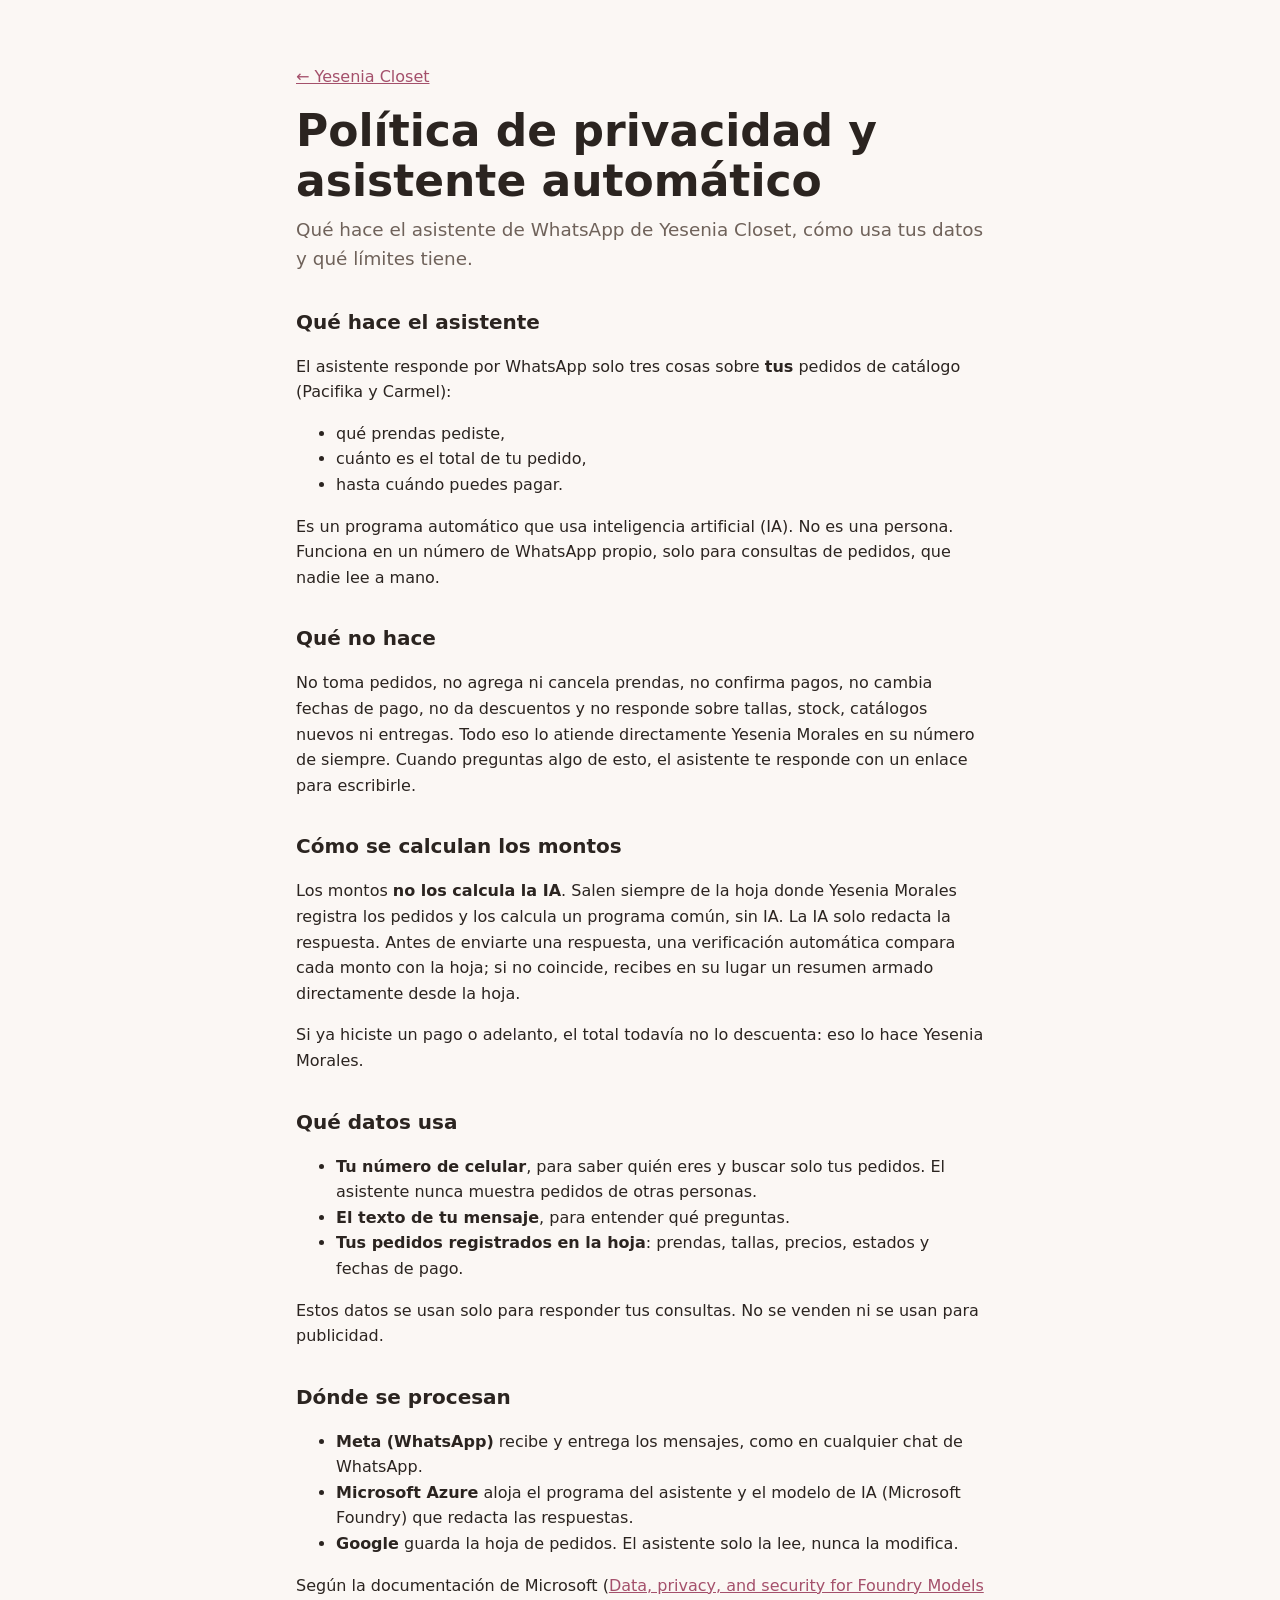
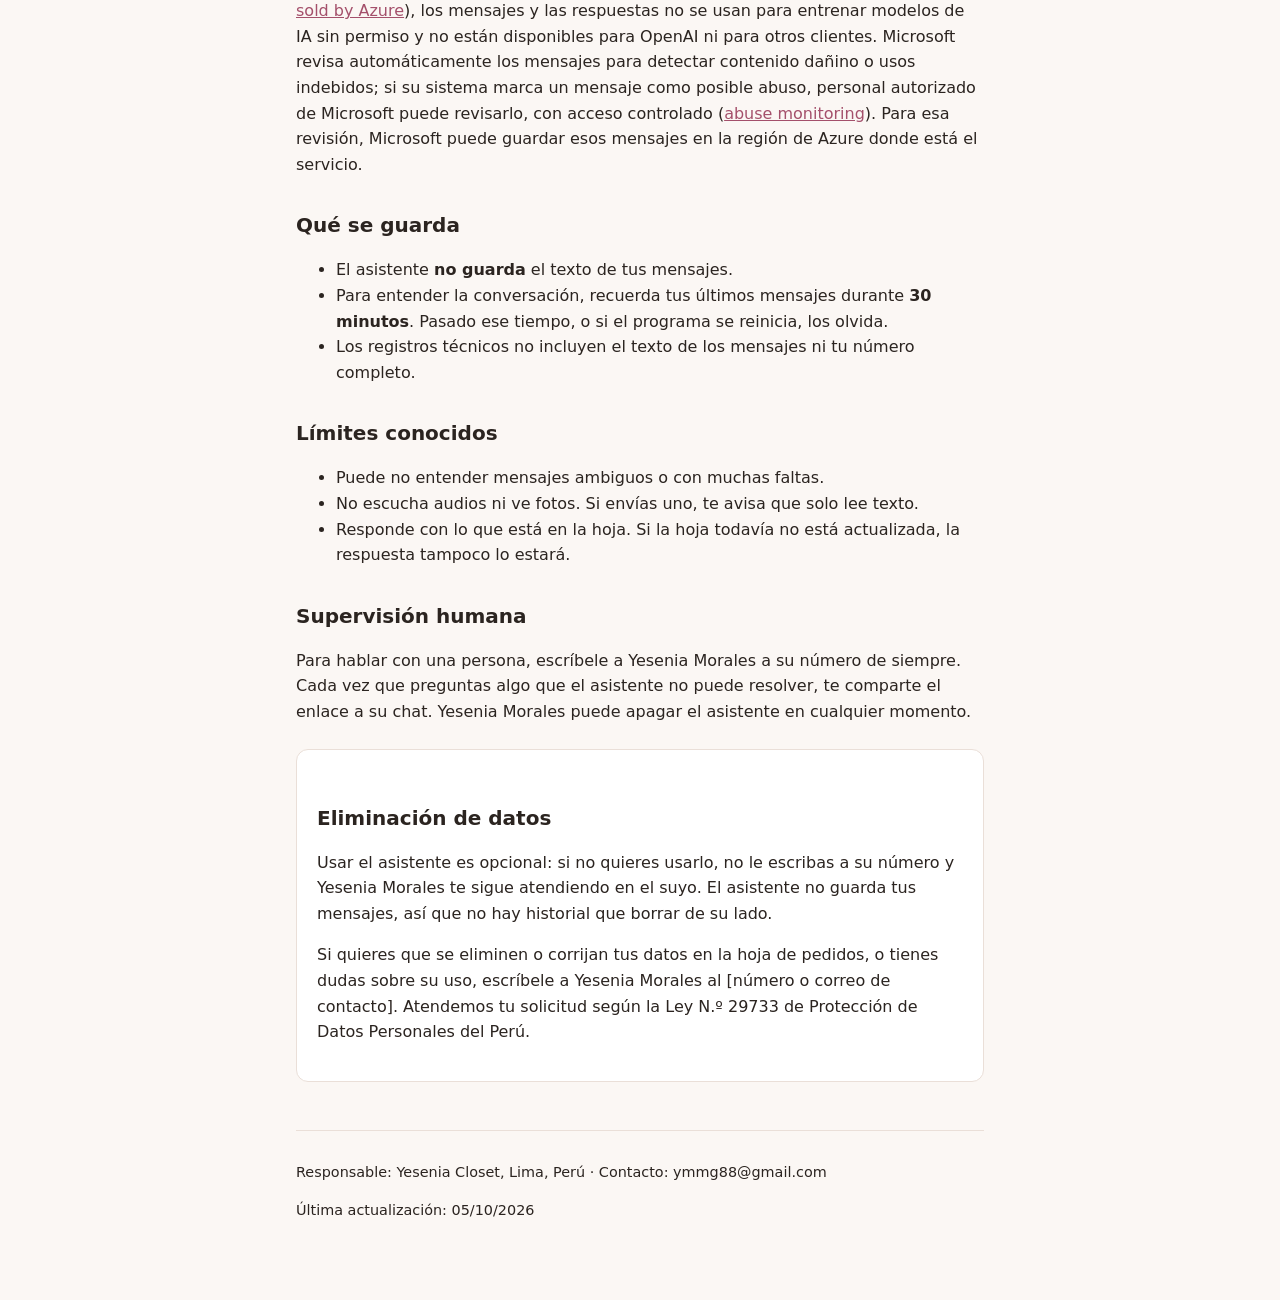
==== privacidad.html @ 9fb3bcb7 "feat: add store page and privacy policy" ====
<!doctype html>
<html lang="es-PE">
<head>
  <meta charset="utf-8">
  <meta name="viewport" content="width=device-width, initial-scale=1">
  <title>Política de privacidad · Yesenia Closet</title>
  <meta name="description" content="Cómo funciona el asistente automático de WhatsApp de Yesenia Closet y qué datos usa.">
  <link rel="stylesheet" href="styles.css">
</head>
<body>
  <main>
    <header>
      <p><a href="./">← Yesenia Closet</a></p>
      <h1>Política de privacidad y asistente automático</h1>
      <p class="lead">Qué hace el asistente de WhatsApp de Yesenia Closet, cómo usa tus datos y qué límites tiene.</p>
    </header>

    <section>
      <h2>Qué hace el asistente</h2>
      <p>El asistente responde por WhatsApp solo tres cosas sobre <strong>tus</strong> pedidos de catálogo (Pacifika y Carmel):</p>
      <ul>
        <li>qué prendas pediste,</li>
        <li>cuánto es el total de tu pedido,</li>
        <li>hasta cuándo puedes pagar.</li>
      </ul>
      <p>
        Es un programa automático que usa inteligencia artificial (IA). No es una persona. Funciona en un número de
        WhatsApp propio, solo para consultas de pedidos, que nadie lee a mano.
      </p>
    </section>

    <section>
      <h2>Qué no hace</h2>
      <p>
        No toma pedidos, no agrega ni cancela prendas, no confirma pagos, no cambia fechas de pago, no da descuentos y no
        responde sobre tallas, stock, catálogos nuevos ni entregas. Todo eso lo atiende directamente Yesenia Morales
        en su número de siempre. Cuando preguntas algo de esto, el asistente te responde con un enlace para escribirle.
      </p>
    </section>

    <section>
      <h2>Cómo se calculan los montos</h2>
      <p>
        Los montos <strong>no los calcula la IA</strong>. Salen siempre de la hoja donde Yesenia Morales registra los
        pedidos y los calcula un programa común, sin IA. La IA solo redacta la respuesta. Antes de enviarte una respuesta,
        una verificación automática compara cada monto con la hoja; si no coincide, recibes en su lugar un resumen armado
        directamente desde la hoja.
      </p>
      <p>Si ya hiciste un pago o adelanto, el total todavía no lo descuenta: eso lo hace Yesenia Morales.</p>
    </section>

    <section>
      <h2>Qué datos usa</h2>
      <ul>
        <li><strong>Tu número de celular</strong>, para saber quién eres y buscar solo tus pedidos. El asistente nunca muestra pedidos de otras personas.</li>
        <li><strong>El texto de tu mensaje</strong>, para entender qué preguntas.</li>
        <li><strong>Tus pedidos registrados en la hoja</strong>: prendas, tallas, precios, estados y fechas de pago.</li>
      </ul>
      <p>Estos datos se usan solo para responder tus consultas. No se venden ni se usan para publicidad.</p>
    </section>

    <section>
      <h2>Dónde se procesan</h2>
      <ul>
        <li><strong>Meta (WhatsApp)</strong> recibe y entrega los mensajes, como en cualquier chat de WhatsApp.</li>
        <li><strong>Microsoft Azure</strong> aloja el programa del asistente y el modelo de IA (Microsoft Foundry) que redacta las respuestas.</li>
        <li><strong>Google</strong> guarda la hoja de pedidos. El asistente solo la lee, nunca la modifica.</li>
      </ul>
      <p>
        Según la documentación de Microsoft
        (<a href="https://learn.microsoft.com/en-us/azure/foundry/responsible-ai/openai/data-privacy">Data, privacy, and security for Foundry Models sold by Azure</a>),
        los mensajes y las respuestas no se usan para entrenar modelos de IA sin permiso y no están disponibles para OpenAI
        ni para otros clientes. Microsoft revisa automáticamente los mensajes para detectar contenido dañino o usos
        indebidos; si su sistema marca un mensaje como posible abuso, personal autorizado de Microsoft puede revisarlo, con
        acceso controlado (<a href="https://learn.microsoft.com/en-us/azure/foundry/openai/concepts/abuse-monitoring">abuse monitoring</a>).
        Para esa revisión, Microsoft puede guardar esos mensajes en la región de Azure donde está el servicio.
      </p>
    </section>

    <section>
      <h2>Qué se guarda</h2>
      <ul>
        <li>El asistente <strong>no guarda</strong> el texto de tus mensajes.</li>
        <li>Para entender la conversación, recuerda tus últimos mensajes durante <strong>30 minutos</strong>. Pasado ese tiempo, o si el programa se reinicia, los olvida.</li>
        <li>Los registros técnicos no incluyen el texto de los mensajes ni tu número completo.</li>
      </ul>
    </section>

    <section>
      <h2>Límites conocidos</h2>
      <ul>
        <li>Puede no entender mensajes ambiguos o con muchas faltas.</li>
        <li>No escucha audios ni ve fotos. Si envías uno, te avisa que solo lee texto.</li>
        <li>Responde con lo que está en la hoja. Si la hoja todavía no está actualizada, la respuesta tampoco lo estará.</li>
      </ul>
    </section>

    <section>
      <h2>Supervisión humana</h2>
      <p>
        Para hablar con una persona, escríbele a Yesenia Morales a su número de siempre. Cada vez que preguntas algo que
        el asistente no puede resolver, te comparte el enlace a su chat. Yesenia Morales puede apagar el asistente en
        cualquier momento.
      </p>
    </section>

    <section id="eliminacion-de-datos" class="card">
      <h2>Eliminación de datos</h2>
      <p>
        Usar el asistente es opcional: si no quieres usarlo, no le escribas a su número y Yesenia Morales te sigue
        atendiendo en el suyo. El asistente no guarda tus mensajes, así que no hay historial que borrar de su lado.
      </p>
      <p>
        Si quieres que se eliminen o corrijan tus datos en la hoja de pedidos, o tienes dudas sobre su uso, escríbele a
        Yesenia Morales al [número o correo de contacto]. Atendemos tu solicitud según la Ley N.º 29733 de Protección
        de Datos Personales del Perú.
      </p>
    </section>

    <footer>
      <p>Responsable: Yesenia Closet, Lima, Perú · Contacto: ymmg88@gmail.com</p>
      <p>Última actualización: 05/10/2026</p>
    </footer>
  </main>
</body>
</html>
---- styles.css ----
:root {
  --bg: #fbf7f4;
  --surface: #ffffff;
  --text: #2b2420;
  --muted: #6f625a;
  --accent: #a4506b;
  --accent-text: #ffffff;
  --border: #eadfd8;
  color-scheme: light;
}

@media (prefers-color-scheme: dark) {
  :root {
    --bg: #1b1715;
    --surface: #25201d;
    --text: #f2ebe6;
    --muted: #b9aca4;
    --accent: #e08aa6;
    --accent-text: #1b1715;
    --border: #3a322d;
    color-scheme: dark;
  }
}

* {
  box-sizing: border-box;
}

body {
  margin: 0;
  background: var(--bg);
  color: var(--text);
  font-family: system-ui, -apple-system, "Segoe UI", Roboto, sans-serif;
  line-height: 1.6;
}

main {
  max-width: 720px;
  margin: 0 auto;
  padding: 48px 16px 64px;
}

header {
  margin-bottom: 32px;
}

h1 {
  font-size: clamp(2rem, 6vw, 2.75rem);
  line-height: 1.15;
  margin: 0 0 8px;
}

h2 {
  font-size: 1.25rem;
  margin: 32px 0 8px;
}

p,
li {
  color: var(--text);
}

.lead {
  font-size: 1.15rem;
  color: var(--muted);
  margin: 0;
}

.card {
  background: var(--surface);
  border: 1px solid var(--border);
  border-radius: 12px;
  padding: 20px;
  margin-top: 24px;
}

.button {
  display: inline-block;
  background: var(--accent);
  color: var(--accent-text);
  text-decoration: none;
  font-weight: 600;
  padding: 12px 20px;
  border-radius: 999px;
  margin-top: 8px;
}

a {
  color: var(--accent);
}

footer {
  margin-top: 48px;
  padding-top: 16px;
  border-top: 1px solid var(--border);
  color: var(--muted);
  font-size: 0.9rem;
}
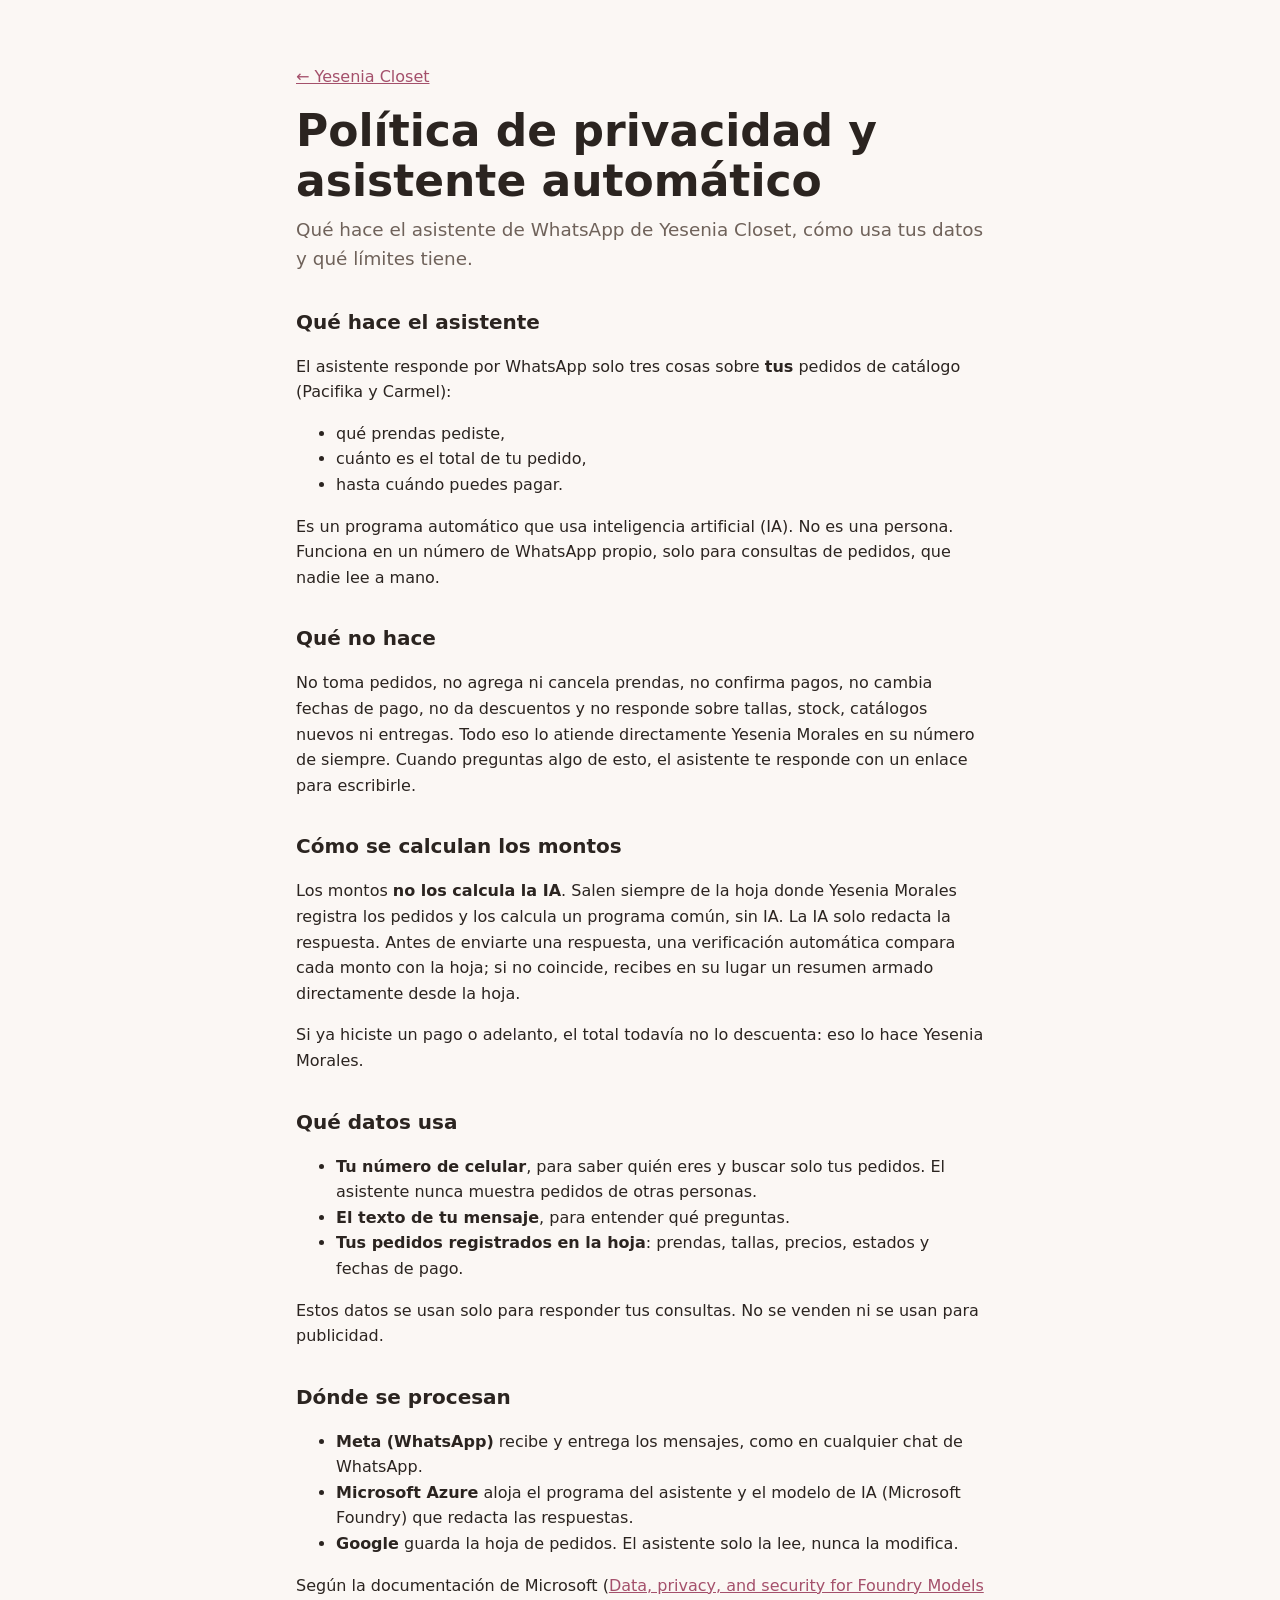
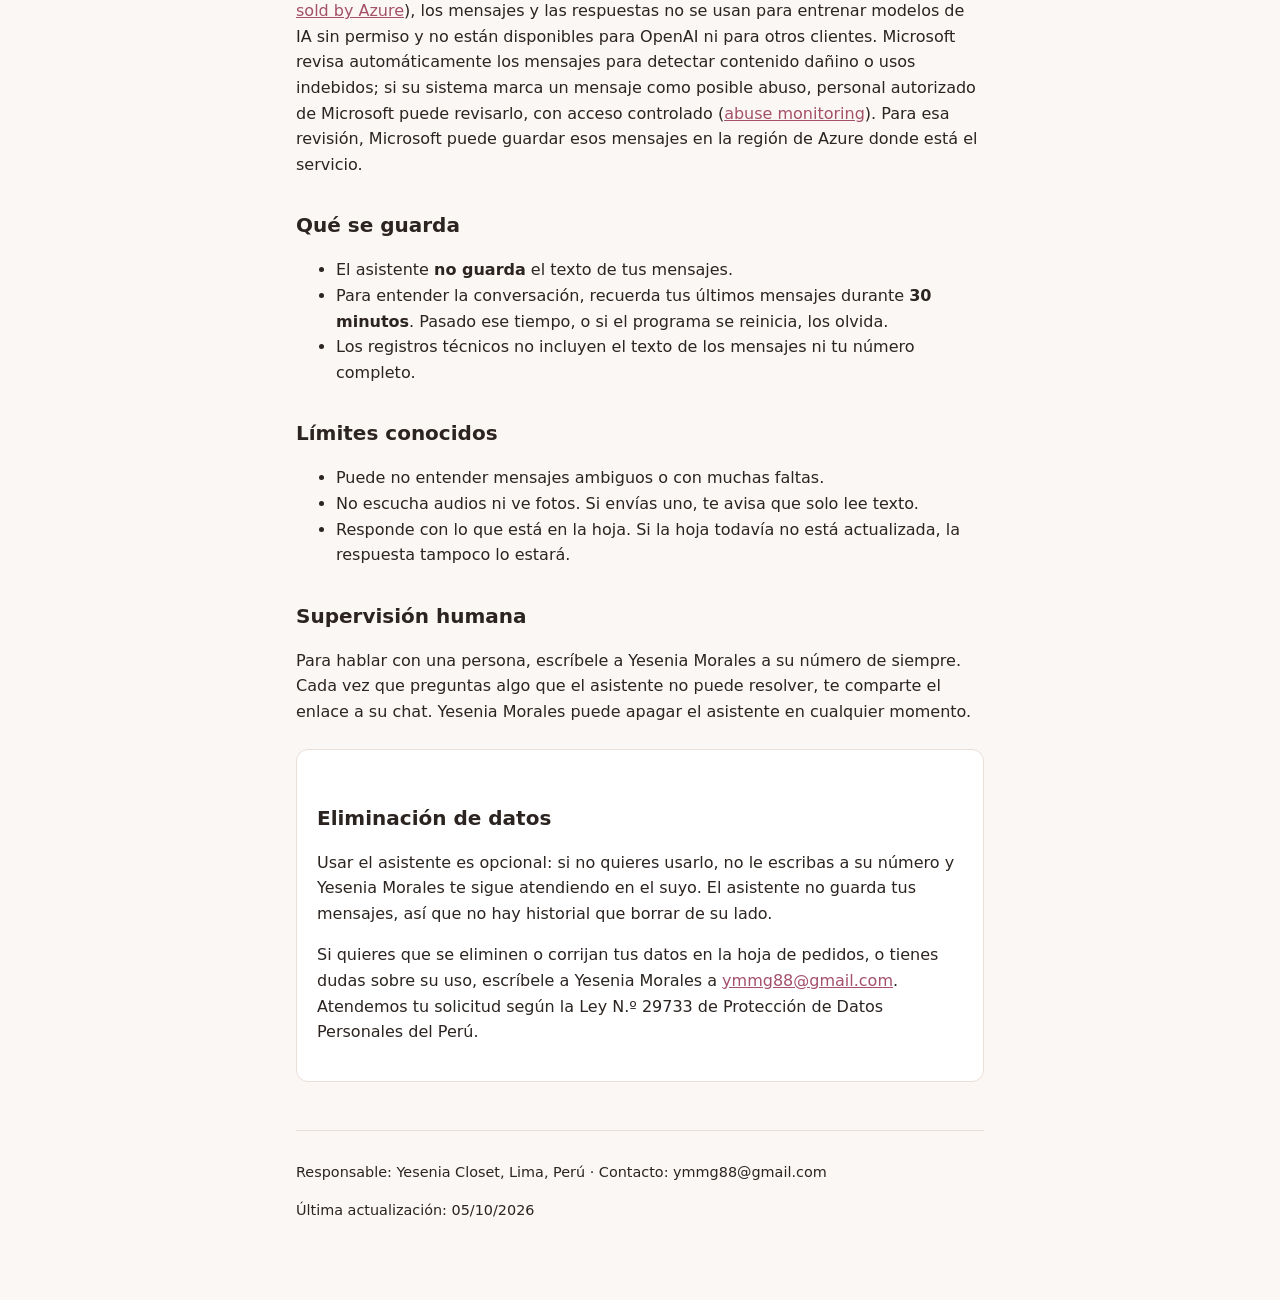
==== commit 88f55b89: "fix: correct whatsapp link and data deletion contact" ====
--- a/privacidad.html
+++ b/privacidad.html
@@ -112,7 +112,7 @@
       </p>
       <p>
         Si quieres que se eliminen o corrijan tus datos en la hoja de pedidos, o tienes dudas sobre su uso, escríbele a
-        Yesenia Morales al [número o correo de contacto]. Atendemos tu solicitud según la Ley N.º 29733 de Protección
+        Yesenia Morales a <a href="mailto:ymmg88@gmail.com">ymmg88@gmail.com</a>. Atendemos tu solicitud según la Ley N.º 29733 de Protección
         de Datos Personales del Perú.
       </p>
     </section>
